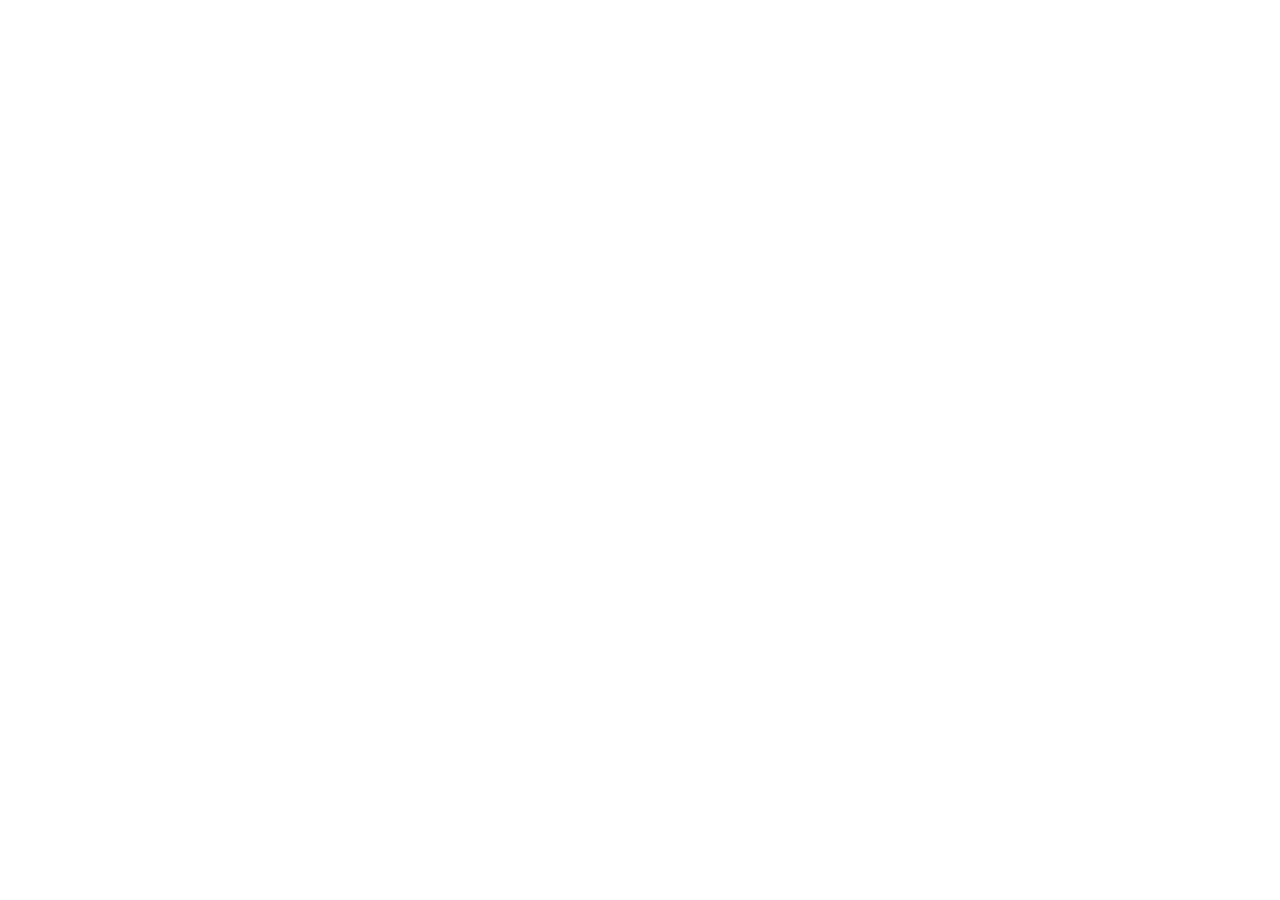
==== index.html @ b9c81ccc "main" ====
<!DOCTYPE html>
<html lang="en">
<head>
    <meta charset="UTF-8">
    <meta name="viewport" content="width=device-width, initial-scale=1.0">
    <title>Inner Pulse</title>
</head>
<body>
    
</body>
</html>
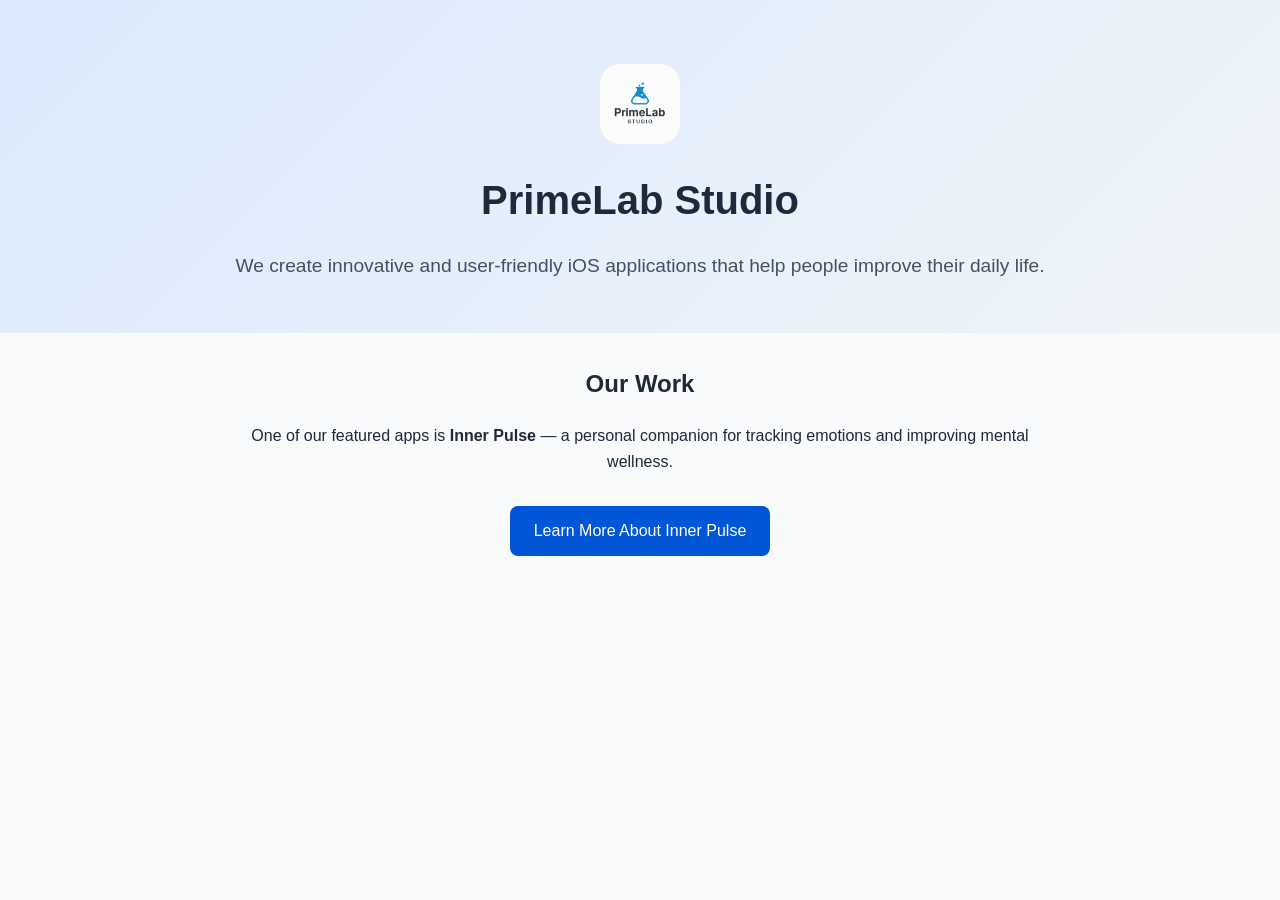
==== commit 93d4d71d: "ready" ====
--- a/index.html
+++ b/index.html
@@ -1,11 +1,69 @@
 <!DOCTYPE html>
 <html lang="en">
 <head>
-    <meta charset="UTF-8">
-    <meta name="viewport" content="width=device-width, initial-scale=1.0">
-    <title>Inner Pulse</title>
+  <meta charset="UTF-8">
+  <meta name="viewport" content="width=device-width, initial-scale=1.0">
+  <title>PrimeLab Studio</title>
+  <style>
+    body {
+      margin: 0;
+      font-family: -apple-system, BlinkMacSystemFont, "Segoe UI", Roboto, sans-serif;
+      background: #f8fafc;
+      color: #1e293b;
+      line-height: 1.6;
+    }
+    header {
+      text-align: center;
+      padding: 4em 1em 2em;
+      background: linear-gradient(135deg, #dbeafe, #f0f4f8);
+    }
+    header img {
+      height: 80px;
+      margin-bottom: 1em;
+      border-radius: 20px;
+    }
+    header h1 {
+      margin: 0;
+      font-size: 2.5rem;
+    }
+    header p {
+      font-size: 1.2rem;
+      opacity: 0.8;
+    }
+    section {
+      max-width: 800px;
+      margin: 2em auto;
+      padding: 0 1em;
+      text-align: center;
+    }
+    a.button {
+      display: inline-block;
+      padding: 0.75em 1.5em;
+      background: #0056d6;
+      color: #fff;
+      text-decoration: none;
+      border-radius: 8px;
+      transition: 0.3s;
+      margin-top: 1em;
+    }
+    a.button:hover {
+      background: #0041a8;
+    }
+  </style>
 </head>
 <body>
-    
+
+<header>
+  <img src="logo.png" alt="PrimeLab Studio Logo">
+  <h1>PrimeLab Studio</h1>
+  <p>We create innovative and user-friendly iOS applications that help people improve their daily life.</p>
+</header>
+
+<section>
+  <h2>Our Work</h2>
+  <p>One of our featured apps is <strong>Inner Pulse</strong> — a personal companion for tracking emotions and improving mental wellness.</p>
+  <a class="button" href="inner-pulse">Learn More About Inner Pulse</a>
+</section>
+
 </body>
 </html>
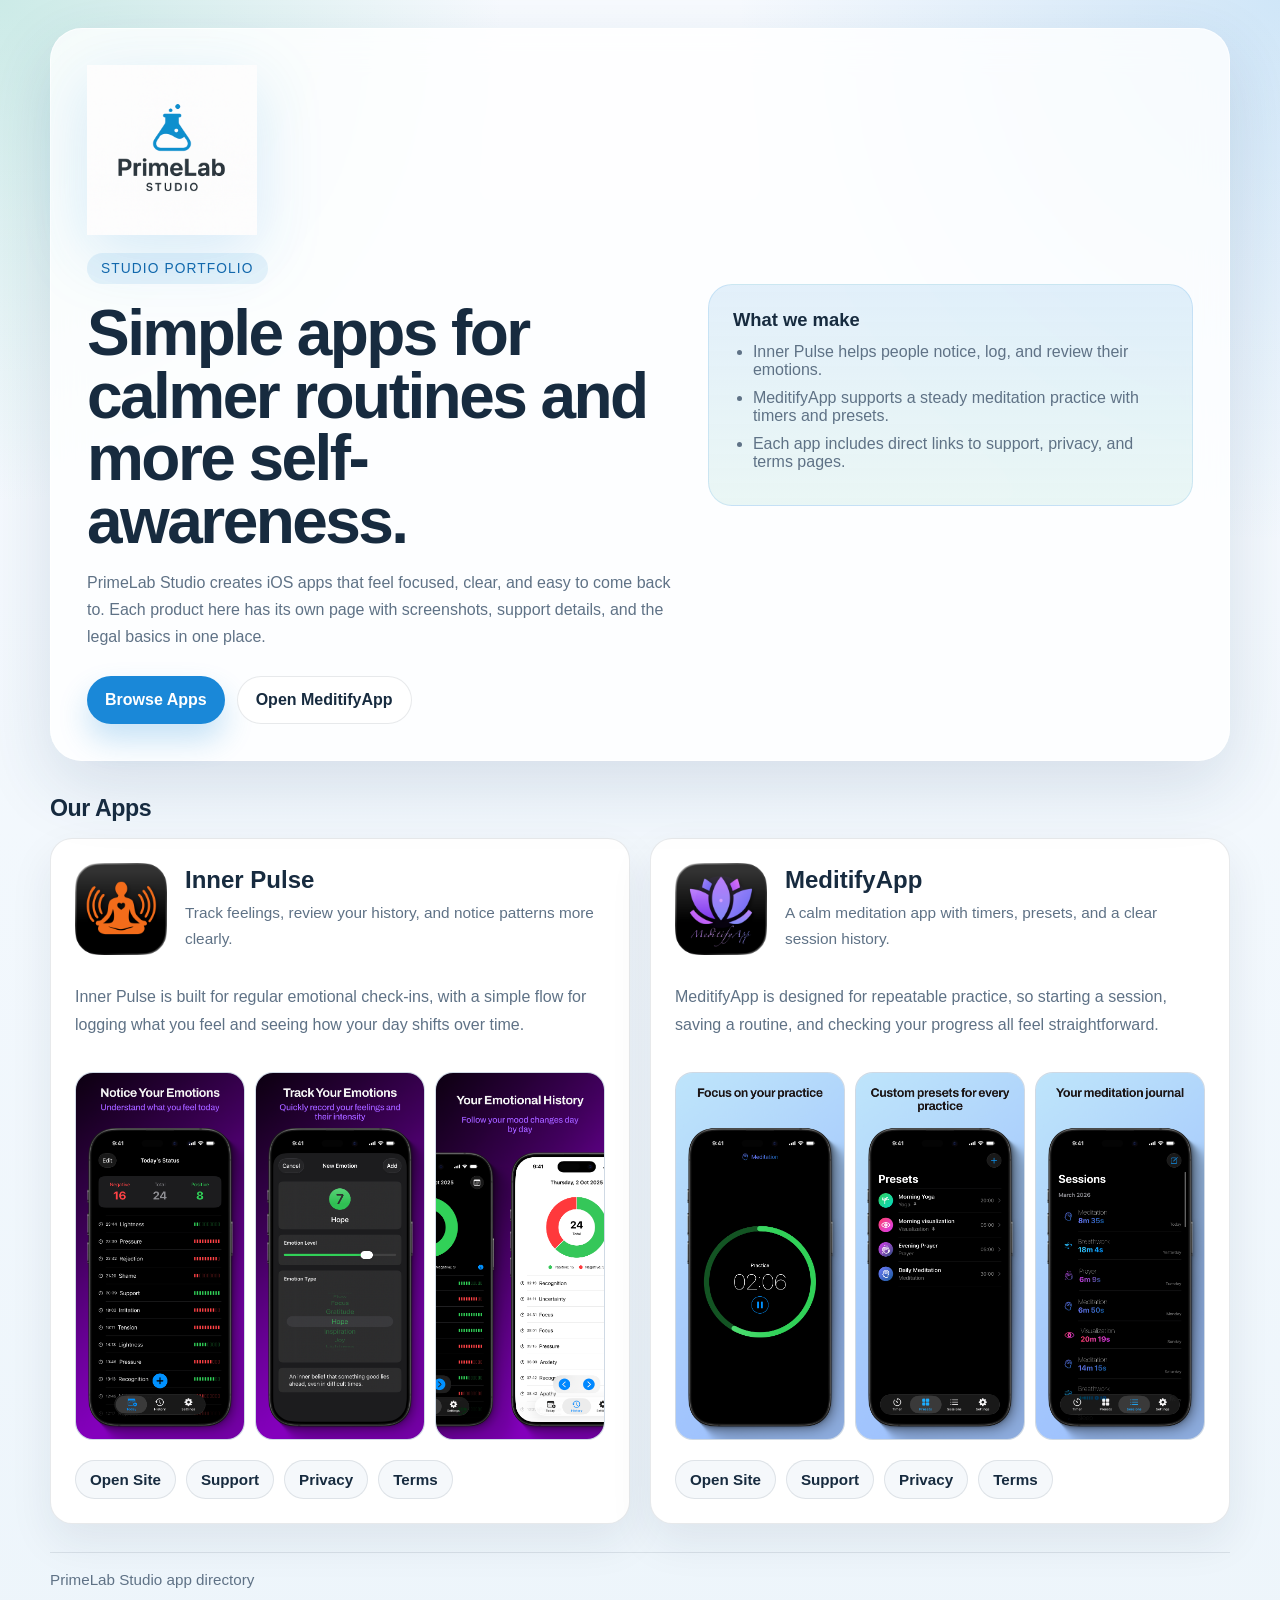
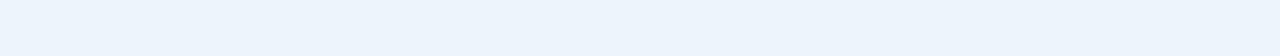
==== commit a888c82f: "added meditify app site, new design also" ====
--- a/index.html
+++ b/index.html
@@ -4,66 +4,352 @@
   <meta charset="UTF-8">
   <meta name="viewport" content="width=device-width, initial-scale=1.0">
   <title>PrimeLab Studio</title>
+  <meta name="description" content="PrimeLab Studio creates thoughtful iOS apps for meditation, emotional awareness, and calmer daily routines.">
   <style>
+    :root {
+      --bg: #edf5fb;
+      --surface: rgba(255, 255, 255, 0.8);
+      --surface-strong: #ffffff;
+      --text: #172b3f;
+      --muted: #5f7286;
+      --line: rgba(23, 43, 63, 0.1);
+      --blue: #1a88d8;
+      --blue-dark: #1267ab;
+      --green: #8fd4c6;
+      --shadow: 0 24px 70px rgba(25, 62, 104, 0.14);
+      --radius-lg: 32px;
+      --radius-md: 22px;
+      --radius-sm: 16px;
+    }
+
+    * {
+      box-sizing: border-box;
+    }
+
     body {
       margin: 0;
-      font-family: -apple-system, BlinkMacSystemFont, "Segoe UI", Roboto, sans-serif;
-      background: #f8fafc;
-      color: #1e293b;
-      line-height: 1.6;
-    }
-    header {
-      text-align: center;
-      padding: 4em 1em 2em;
-      background: linear-gradient(135deg, #dbeafe, #f0f4f8);
-    }
-    header img {
-      height: 80px;
-      margin-bottom: 1em;
-      border-radius: 20px;
-    }
-    header h1 {
+      font-family: "Avenir Next", "Segoe UI", sans-serif;
+      color: var(--text);
+      background:
+        radial-gradient(circle at top left, rgba(143, 212, 198, 0.42), transparent 24%),
+        radial-gradient(circle at top right, rgba(26, 136, 216, 0.18), transparent 26%),
+        linear-gradient(180deg, #f8fbff 0%, var(--bg) 100%);
+    }
+
+    img {
+      max-width: 100%;
+      display: block;
+    }
+
+    a {
+      color: inherit;
+    }
+
+    .page-shell {
+      width: min(1180px, calc(100% - 32px));
+      margin: 0 auto;
+      padding: 28px 0 68px;
+    }
+
+    .hero {
+      display: grid;
+      grid-template-columns: minmax(0, 1.1fr) minmax(320px, 0.9fr);
+      gap: 28px;
+      align-items: center;
+      padding: 36px;
+      border-radius: var(--radius-lg);
+      background: var(--surface);
+      border: 1px solid rgba(255, 255, 255, 0.72);
+      box-shadow: var(--shadow);
+      backdrop-filter: blur(18px);
+    }
+
+    .hero-brand {
+      width: 170px;
+      margin-bottom: 18px;
+      filter: drop-shadow(0 18px 32px rgba(26, 136, 216, 0.16));
+      object-fit: contain;
+    }
+
+    .eyebrow {
+      display: inline-block;
+      padding: 8px 14px;
+      border-radius: 999px;
+      background: rgba(26, 136, 216, 0.1);
+      color: var(--blue-dark);
+      font-size: 0.86rem;
+      text-transform: uppercase;
+      letter-spacing: 0.08em;
+    }
+
+    h1 {
+      margin: 18px 0 14px;
+      font-size: clamp(2.7rem, 5vw, 5rem);
+      line-height: 0.98;
+      letter-spacing: -0.04em;
+    }
+
+    .hero p,
+    .app-card p,
+    .meta {
+      color: var(--muted);
+      line-height: 1.7;
+    }
+
+    .button-row {
+      display: flex;
+      flex-wrap: wrap;
+      gap: 12px;
+      margin-top: 26px;
+    }
+
+    .button {
+      display: inline-flex;
+      align-items: center;
+      justify-content: center;
+      min-height: 48px;
+      padding: 0 18px;
+      border-radius: 999px;
+      text-decoration: none;
+      font-weight: 600;
+    }
+
+    .button.primary {
+      background: var(--blue);
+      color: #fff;
+      box-shadow: 0 16px 30px rgba(26, 136, 216, 0.24);
+    }
+
+    .button.secondary {
+      background: rgba(255, 255, 255, 0.9);
+      border: 1px solid var(--line);
+    }
+
+    .studio-panel {
+      padding: 24px;
+      border-radius: calc(var(--radius-lg) - 8px);
+      background: linear-gradient(180deg, rgba(26, 136, 216, 0.12), rgba(143, 212, 198, 0.18));
+      border: 1px solid rgba(26, 136, 216, 0.14);
+    }
+
+    .studio-panel h2 {
+      margin-top: 0;
+      margin-bottom: 12px;
+      font-size: 1.15rem;
+    }
+
+    .studio-panel ul {
       margin: 0;
-      font-size: 2.5rem;
-    }
-    header p {
-      font-size: 1.2rem;
-      opacity: 0.8;
-    }
-    section {
-      max-width: 800px;
-      margin: 2em auto;
-      padding: 0 1em;
-      text-align: center;
-    }
-    a.button {
-      display: inline-block;
-      padding: 0.75em 1.5em;
-      background: #0056d6;
-      color: #fff;
+      padding-left: 20px;
+    }
+
+    .studio-panel li {
+      margin-bottom: 10px;
+      color: var(--muted);
+    }
+
+    .section-title {
+      margin: 34px 0 16px;
+      font-size: 1.45rem;
+      letter-spacing: -0.02em;
+    }
+
+    .app-grid {
+      display: grid;
+      grid-template-columns: repeat(2, minmax(0, 1fr));
+      gap: 20px;
+    }
+
+    .app-card {
+      overflow: hidden;
+      border-radius: var(--radius-md);
+      background: var(--surface-strong);
+      border: 1px solid var(--line);
+      box-shadow: 0 18px 44px rgba(23, 43, 63, 0.08);
+    }
+
+    .card-top {
+      display: grid;
+      grid-template-columns: 92px minmax(0, 1fr);
+      gap: 18px;
+      align-items: center;
+      padding: 24px 24px 12px;
+    }
+
+    .app-icon {
+      width: 92px;
+      height: 92px;
+      border-radius: 0;
+      object-fit: contain;
+      box-shadow: none;
+    }
+
+    .card-top h3 {
+      margin: 0 0 6px;
+      font-size: 1.5rem;
+    }
+
+    .meta {
+      margin: 0;
+      font-size: 0.96rem;
+    }
+
+    .card-copy {
+      padding: 0 24px 18px;
+    }
+
+    .shot-strip {
+      display: grid;
+      grid-template-columns: repeat(3, 1fr);
+      gap: 10px;
+      padding: 0 24px 20px;
+    }
+
+    .shot-strip img {
+      width: 100%;
+      aspect-ratio: 9 / 19.5;
+      object-fit: cover;
+      object-position: top center;
+      border-radius: 18px;
+      border: 1px solid rgba(23, 43, 63, 0.08);
+      background: #dfe8f2;
+    }
+
+    .link-row {
+      display: flex;
+      flex-wrap: wrap;
+      gap: 10px;
+      padding: 0 24px 24px;
+    }
+
+    .link-chip {
+      padding: 10px 14px;
+      border-radius: 999px;
       text-decoration: none;
-      border-radius: 8px;
-      transition: 0.3s;
-      margin-top: 1em;
-    }
-    a.button:hover {
-      background: #0041a8;
+      background: #f5f8fb;
+      border: 1px solid var(--line);
+      font-weight: 600;
+      font-size: 0.95rem;
+    }
+
+    footer {
+      margin-top: 28px;
+      padding-top: 18px;
+      border-top: 1px solid var(--line);
+      color: var(--muted);
+      font-size: 0.95rem;
+    }
+
+    @media (max-width: 920px) {
+      .hero,
+      .app-grid {
+        grid-template-columns: 1fr;
+      }
+    }
+
+    @media (max-width: 560px) {
+      .page-shell {
+        width: min(100% - 20px, 1180px);
+        padding-top: 18px;
+      }
+
+      .hero {
+        padding: 24px;
+      }
+
+      .card-top {
+        grid-template-columns: 72px minmax(0, 1fr);
+      }
+
+      .app-icon {
+        width: 72px;
+        height: 72px;
+        border-radius: 18px;
+      }
+
+      .shot-strip {
+        grid-template-columns: repeat(2, 1fr);
+      }
     }
   </style>
 </head>
 <body>
-
-<header>
-  <img src="logo.png" alt="PrimeLab Studio Logo">
-  <h1>PrimeLab Studio</h1>
-  <p>We create innovative and user-friendly iOS applications that help people improve their daily life.</p>
-</header>
-
-<section>
-  <h2>Our Work</h2>
-  <p>One of our featured apps is <strong>Inner Pulse</strong> — a personal companion for tracking emotions and improving mental wellness.</p>
-  <a class="button" href="inner-pulse">Learn More About Inner Pulse</a>
-</section>
-
+  <div class="page-shell">
+    <header class="hero">
+      <div>
+        <img class="hero-brand" src="resources/studio-logo.png" alt="PrimeLab Studio logo">
+        <span class="eyebrow">Studio Portfolio</span>
+        <h1>Simple apps for calmer routines and more self-awareness.</h1>
+        <p>PrimeLab Studio creates iOS apps that feel focused, clear, and easy to come back to. Each product here has its own page with screenshots, support details, and the legal basics in one place.</p>
+        <div class="button-row">
+          <a class="button primary" href="#apps">Browse Apps</a>
+          <a class="button secondary" href="meditify-app/">Open MeditifyApp</a>
+        </div>
+      </div>
+      <aside class="studio-panel">
+        <h2>What we make</h2>
+        <ul>
+          <li>Inner Pulse helps people notice, log, and review their emotions.</li>
+          <li>MeditifyApp supports a steady meditation practice with timers and presets.</li>
+          <li>Each app includes direct links to support, privacy, and terms pages.</li>
+        </ul>
+      </aside>
+    </header>
+
+    <main id="apps">
+      <h2 class="section-title">Our Apps</h2>
+      <section class="app-grid" aria-label="App directory">
+        <article class="app-card">
+          <div class="card-top">
+            <img class="app-icon" src="resources/inner-pulse-logo.png" alt="Inner Pulse app logo">
+            <div>
+              <h3>Inner Pulse</h3>
+              <p class="meta">Track feelings, review your history, and notice patterns more clearly.</p>
+            </div>
+          </div>
+          <div class="card-copy">
+            <p>Inner Pulse is built for regular emotional check-ins, with a simple flow for logging what you feel and seeing how your day shifts over time.</p>
+          </div>
+          <div class="shot-strip">
+            <img src="resources/inner-pulse-screenshots/1-en-today.png" alt="Inner Pulse today screen">
+            <img src="resources/inner-pulse-screenshots/2-en-new-emotion.png" alt="Inner Pulse emotion entry screen">
+            <img src="resources/inner-pulse-screenshots/3-en-history.png" alt="Inner Pulse history screen">
+          </div>
+          <div class="link-row">
+            <a class="link-chip" href="inner-pulse/">Open Site</a>
+            <a class="link-chip" href="inner-pulse/support.html">Support</a>
+            <a class="link-chip" href="inner-pulse/privacy.html">Privacy</a>
+            <a class="link-chip" href="inner-pulse/terms.html">Terms</a>
+          </div>
+        </article>
+
+        <article class="app-card">
+          <div class="card-top">
+            <img class="app-icon" src="resources/meditify-app-logo.png" alt="MeditifyApp app logo">
+            <div>
+              <h3>MeditifyApp</h3>
+              <p class="meta">A calm meditation app with timers, presets, and a clear session history.</p>
+            </div>
+          </div>
+          <div class="card-copy">
+            <p>MeditifyApp is designed for repeatable practice, so starting a session, saving a routine, and checking your progress all feel straightforward.</p>
+          </div>
+          <div class="shot-strip">
+            <img src="resources/meditify-app-screenshots/1-timer.png" alt="MeditifyApp timer screen">
+            <img src="resources/meditify-app-screenshots/3-presets-list.png" alt="MeditifyApp presets screen">
+            <img src="resources/meditify-app-screenshots/5-session-history.png" alt="MeditifyApp session history screen">
+          </div>
+          <div class="link-row">
+            <a class="link-chip" href="meditify-app/">Open Site</a>
+            <a class="link-chip" href="meditify-app/support.html">Support</a>
+            <a class="link-chip" href="meditify-app/privacy.html">Privacy</a>
+            <a class="link-chip" href="meditify-app/terms.html">Terms</a>
+          </div>
+        </article>
+      </section>
+    </main>
+
+    <footer>PrimeLab Studio app directory</footer>
+  </div>
 </body>
-</html>+</html>
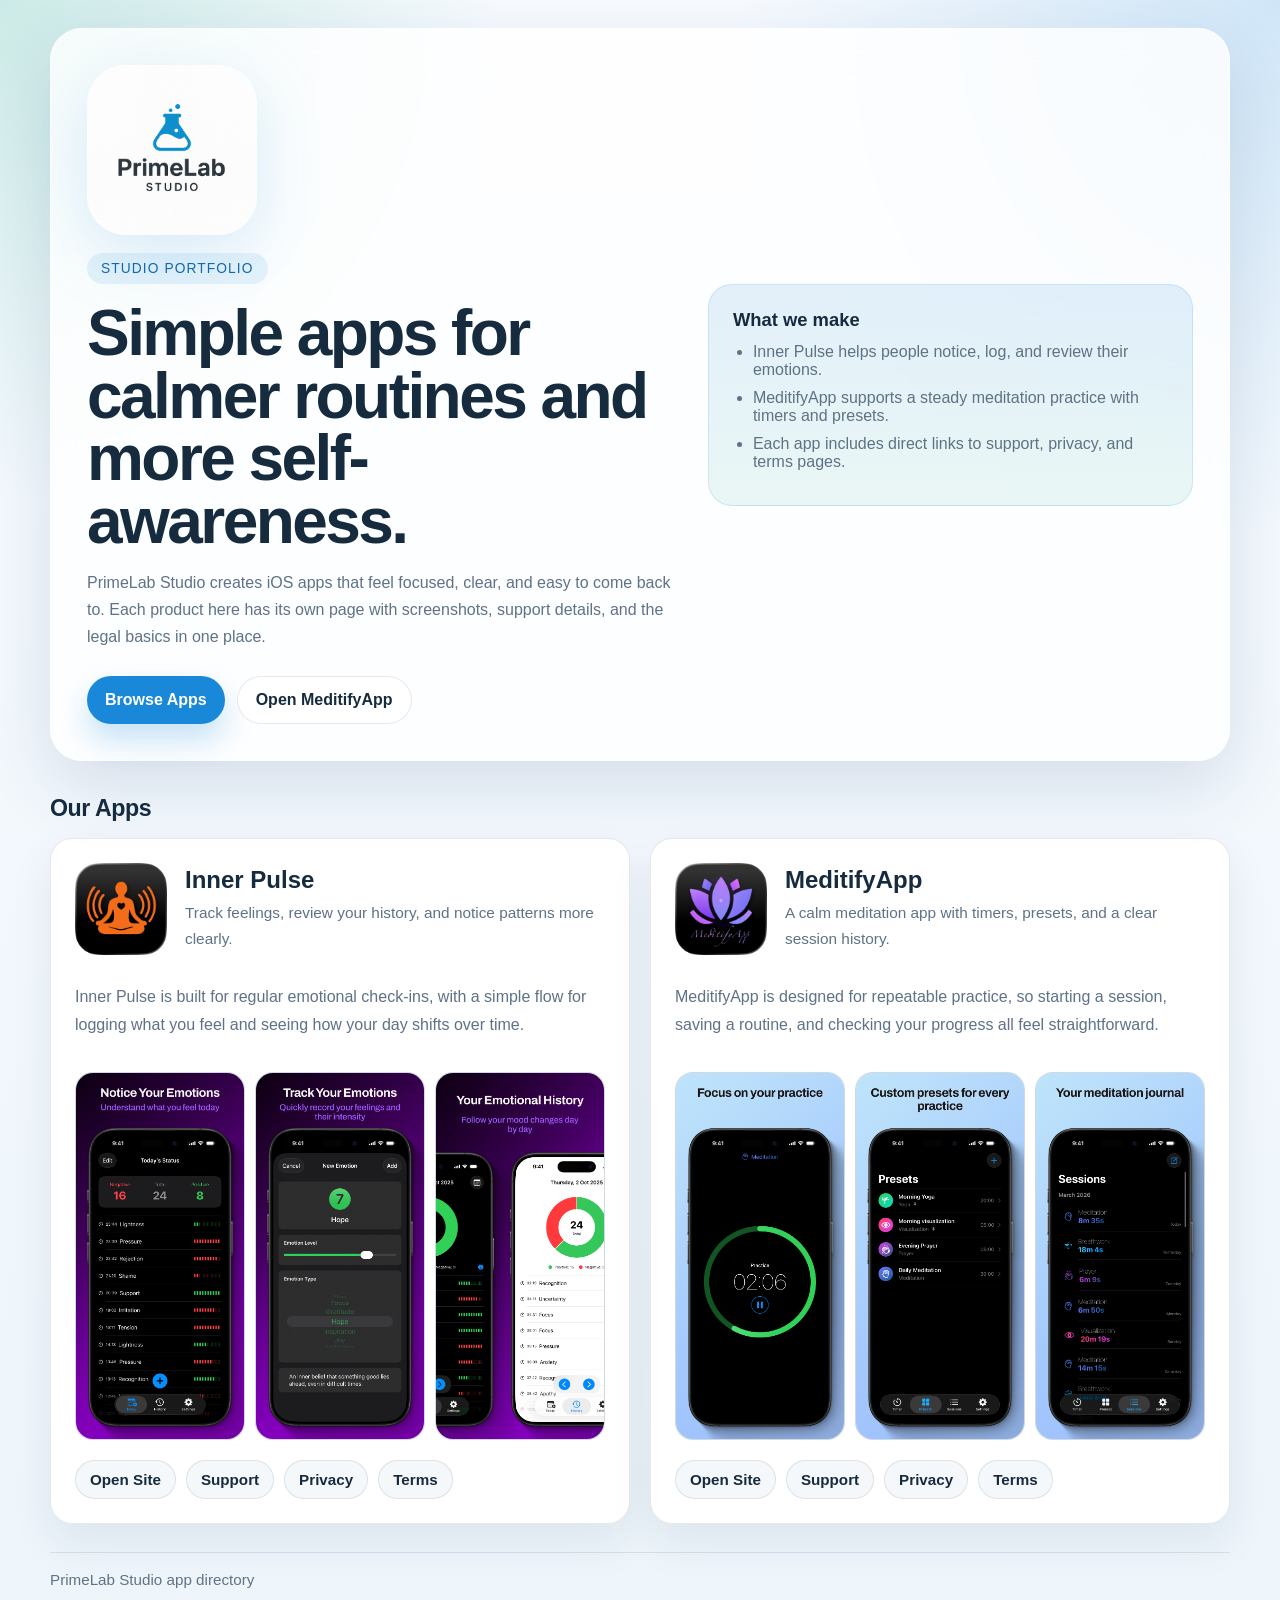
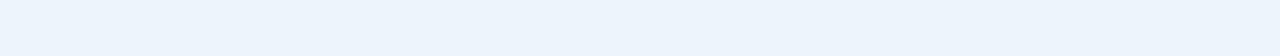
==== commit 1e8dec46: "link in new window" ====
--- a/index.html
+++ b/index.html
@@ -318,8 +318,8 @@
           <div class="link-row">
             <a class="link-chip" href="inner-pulse/">Open Site</a>
             <a class="link-chip" href="inner-pulse/support.html">Support</a>
-            <a class="link-chip" href="inner-pulse/privacy.html">Privacy</a>
-            <a class="link-chip" href="inner-pulse/terms.html">Terms</a>
+            <a class="link-chip" href="inner-pulse/privacy.html" target="_blank" rel="noopener noreferrer">Privacy</a>
+            <a class="link-chip" href="inner-pulse/terms.html" target="_blank" rel="noopener noreferrer">Terms</a>
           </div>
         </article>
 
@@ -342,8 +342,8 @@
           <div class="link-row">
             <a class="link-chip" href="meditify-app/">Open Site</a>
             <a class="link-chip" href="meditify-app/support.html">Support</a>
-            <a class="link-chip" href="meditify-app/privacy.html">Privacy</a>
-            <a class="link-chip" href="meditify-app/terms.html">Terms</a>
+            <a class="link-chip" href="meditify-app/privacy.html" target="_blank" rel="noopener noreferrer">Privacy</a>
+            <a class="link-chip" href="meditify-app/terms.html" target="_blank" rel="noopener noreferrer">Terms</a>
           </div>
         </article>
       </section>
